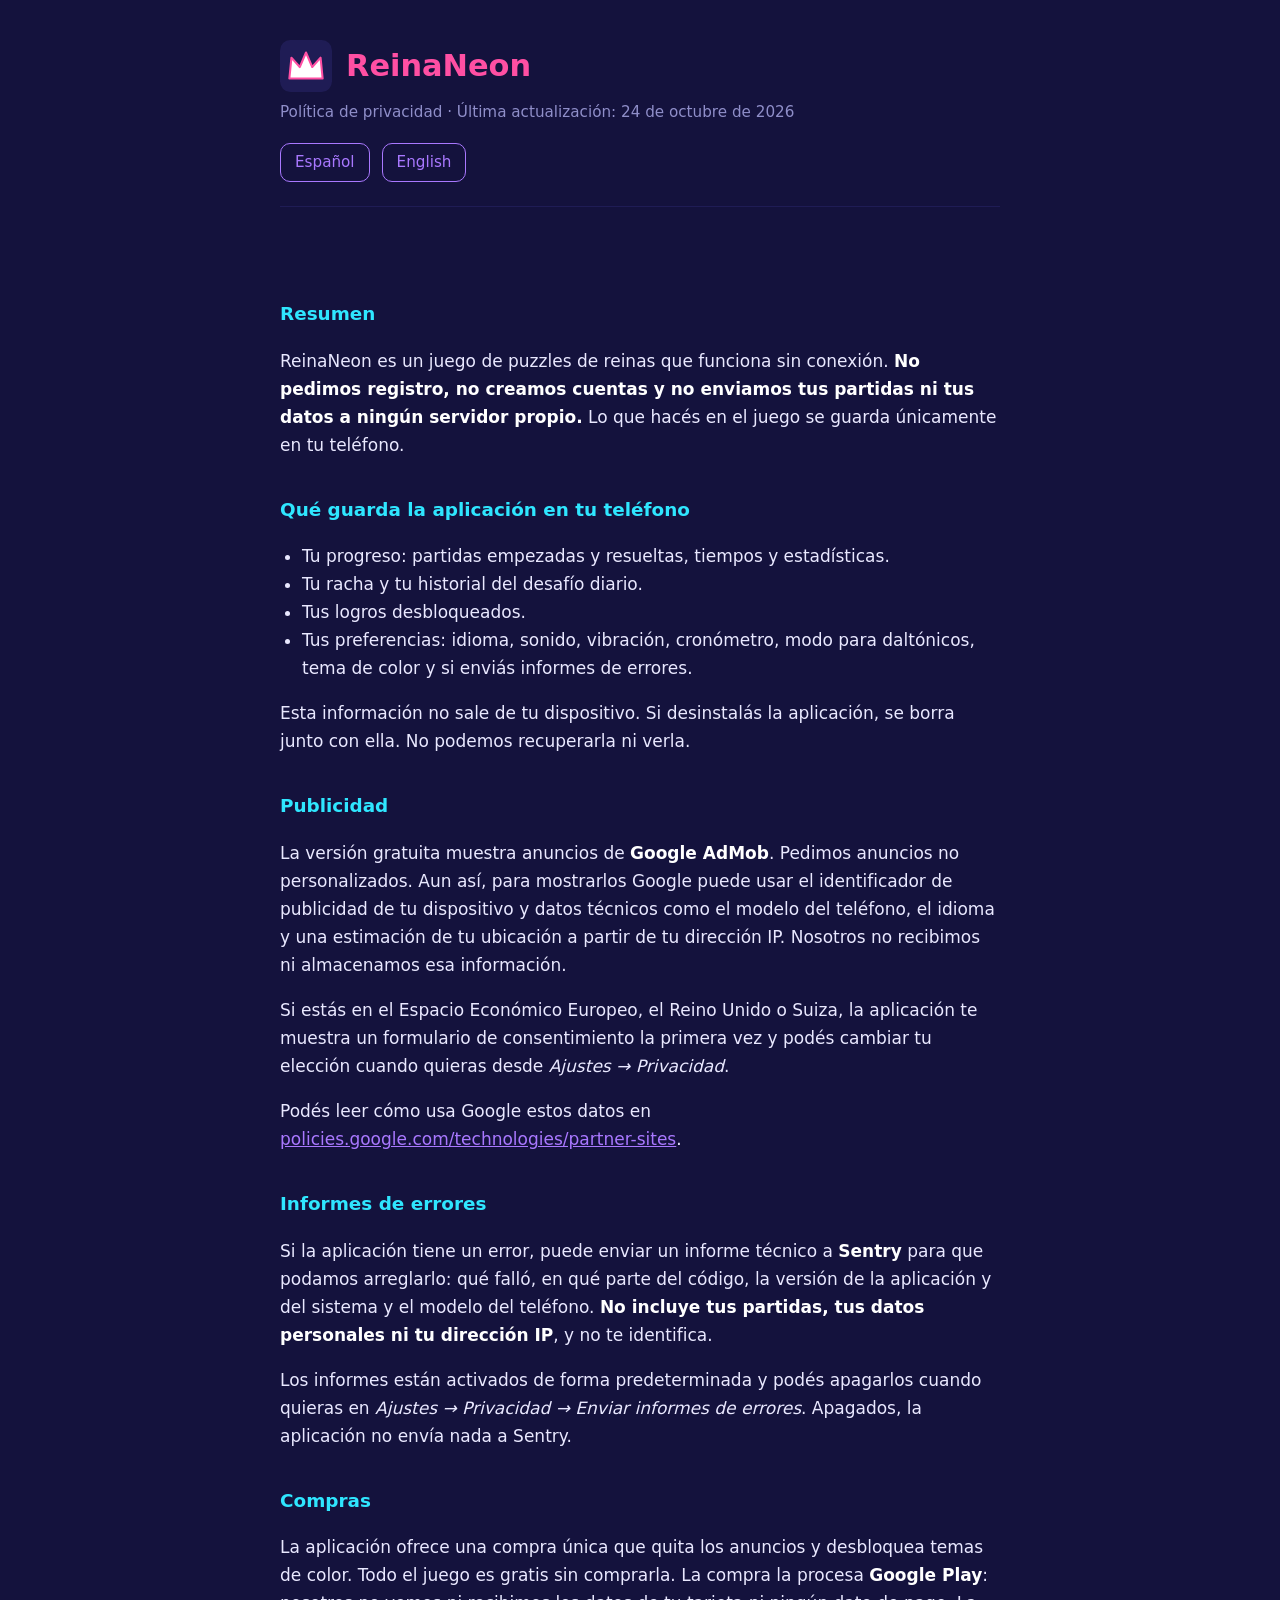
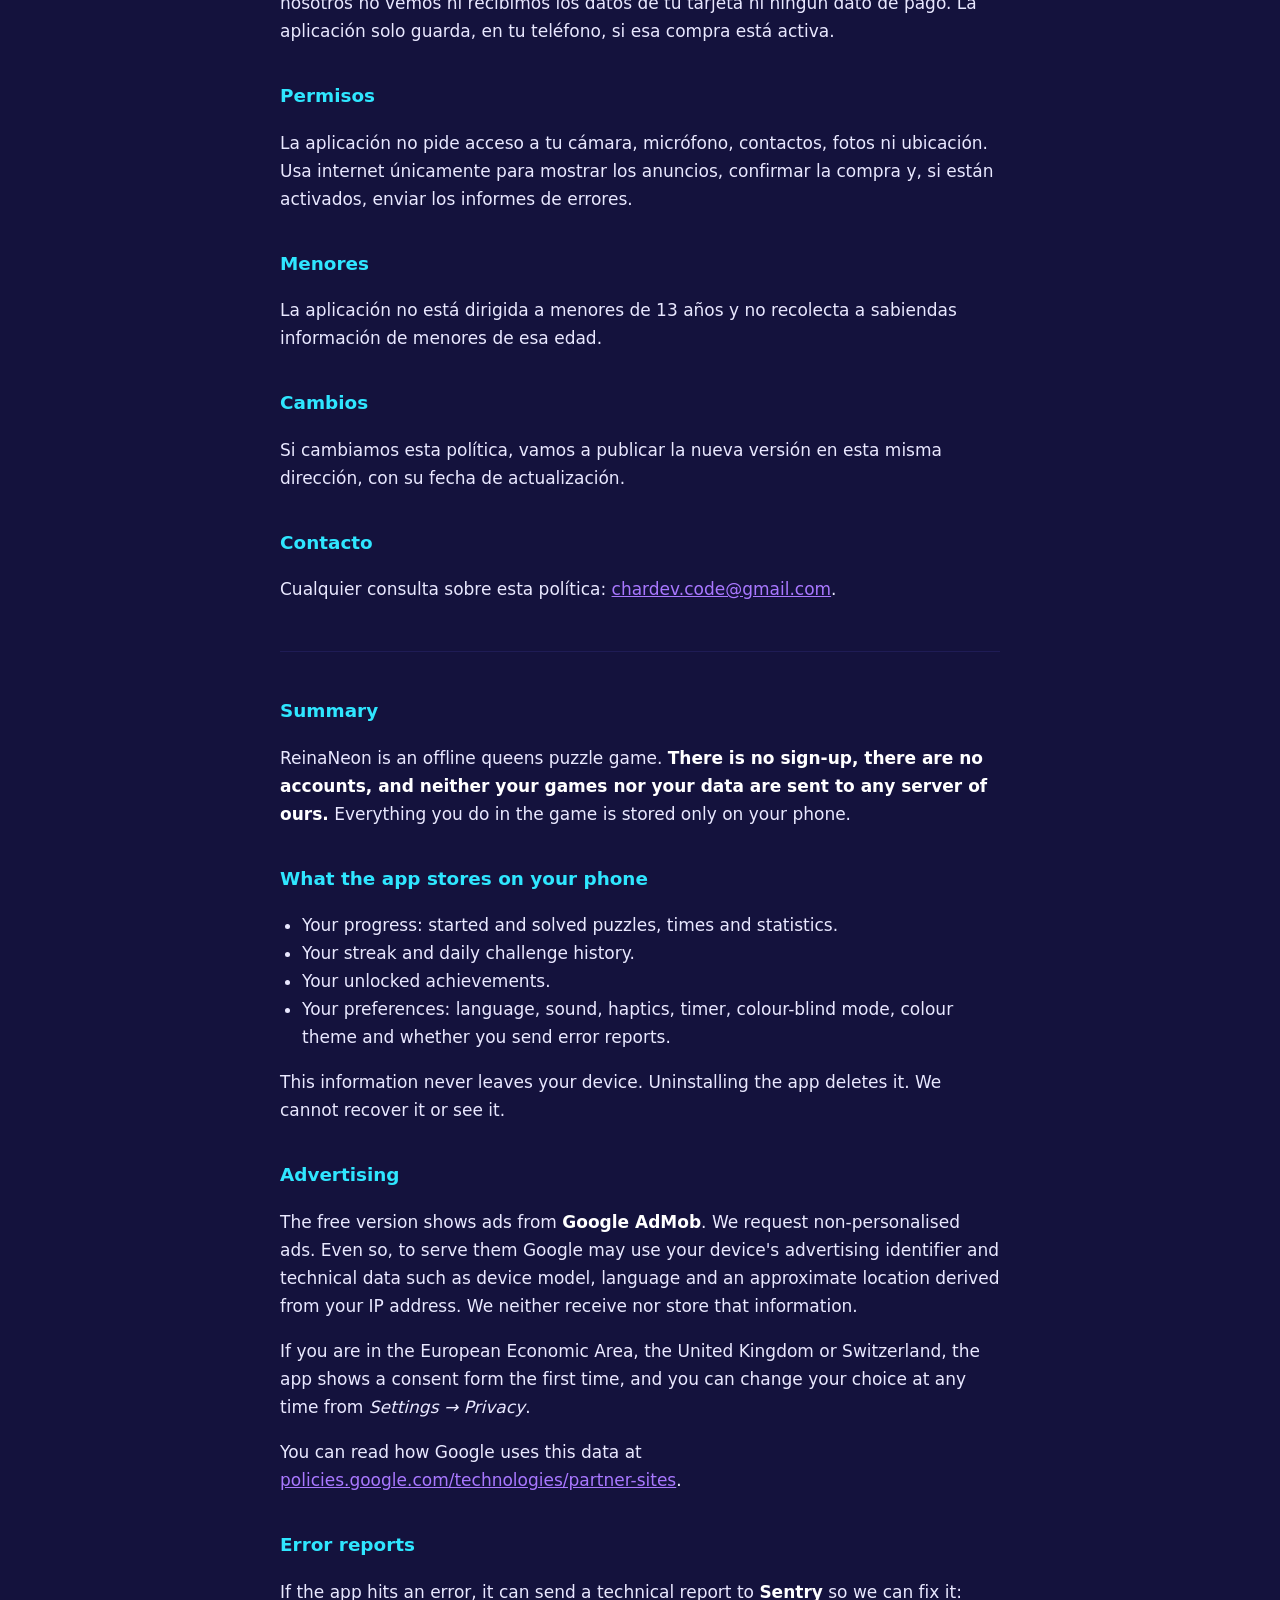
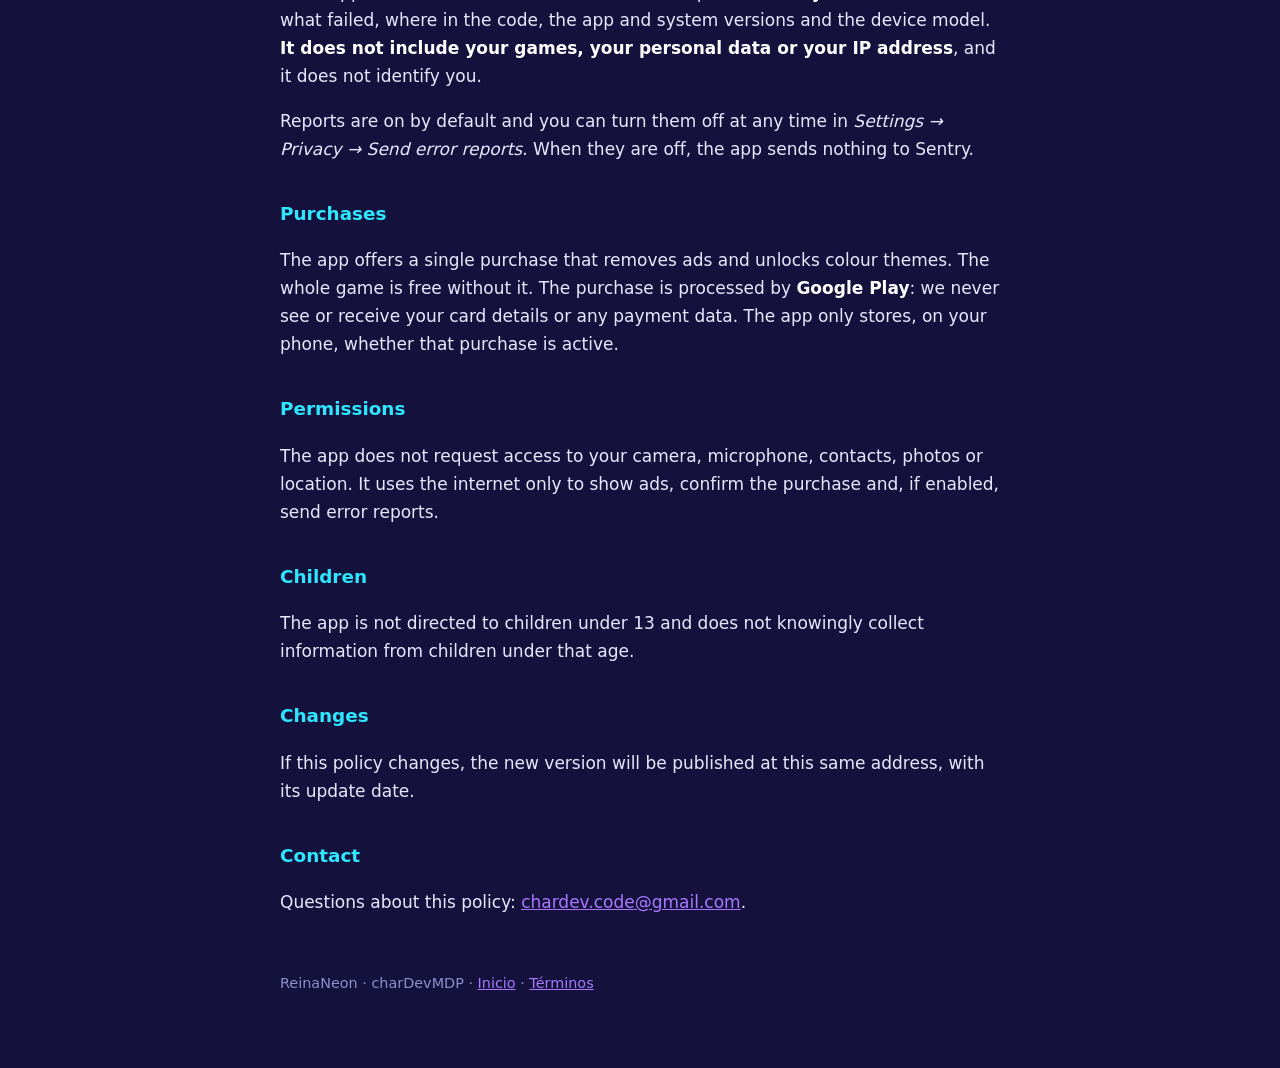
==== privacidad.html @ 0b161048 "Páginas legales de ReinaNeon Co-Authored-By: Claude Opus 5.5 <noreply@anthropic.com>" ====
<!doctype html>
<html lang="es">
<head>
<meta charset="utf-8">
<meta name="viewport" content="width=device-width, initial-scale=1, viewport-fit=cover">
<title>ReinaNeon · Política de privacidad</title>
<link rel="stylesheet" href="estilos.css">
</head>
<body>
<div class="wrap">

<header>
  <div class="brand">
    <svg viewBox="0 0 100 100" aria-hidden="true"><rect width="100" height="100" rx="20" fill="#1f1c55"/><path d="M18 74 L22 34 L38 52 L50 24 L62 52 L78 34 L82 74 Z" fill="#fff" stroke="#ff4fa3" stroke-width="4" stroke-linejoin="round"/></svg>
    <h1>ReinaNeon</h1>
  </div>
  <p class="date">Política de privacidad · Última actualización: 24 de octubre de 2026</p>
  <div class="lang">
    <a href="#es">Español</a>
    <a href="#en">English</a>
  </div>
</header>

<section id="es" style="border-top: none;">
<h2>Resumen</h2>
<p>ReinaNeon es un juego de puzzles de reinas que funciona sin conexión. <strong>No pedimos registro, no creamos cuentas y no enviamos tus partidas ni tus datos a ningún servidor propio.</strong> Lo que hacés en el juego se guarda únicamente en tu teléfono.</p>

<h2>Qué guarda la aplicación en tu teléfono</h2>
<ul>
  <li>Tu progreso: partidas empezadas y resueltas, tiempos y estadísticas.</li>
  <li>Tu racha y tu historial del desafío diario.</li>
  <li>Tus logros desbloqueados.</li>
  <li>Tus preferencias: idioma, sonido, vibración, cronómetro, modo para daltónicos, tema de color y si enviás informes de errores.</li>
</ul>
<p>Esta información no sale de tu dispositivo. Si desinstalás la aplicación, se borra junto con ella. No podemos recuperarla ni verla.</p>

<h2>Publicidad</h2>
<p>La versión gratuita muestra anuncios de <strong>Google AdMob</strong>. Pedimos anuncios no personalizados. Aun así, para mostrarlos Google puede usar el identificador de publicidad de tu dispositivo y datos técnicos como el modelo del teléfono, el idioma y una estimación de tu ubicación a partir de tu dirección IP. Nosotros no recibimos ni almacenamos esa información.</p>
<p>Si estás en el Espacio Económico Europeo, el Reino Unido o Suiza, la aplicación te muestra un formulario de consentimiento la primera vez y podés cambiar tu elección cuando quieras desde <em>Ajustes → Privacidad</em>.</p>
<p>Podés leer cómo usa Google estos datos en <a href="https://policies.google.com/technologies/partner-sites" target="_blank" rel="noopener">policies.google.com/technologies/partner-sites</a>.</p>

<h2>Informes de errores</h2>
<p>Si la aplicación tiene un error, puede enviar un informe técnico a <strong>Sentry</strong> para que podamos arreglarlo: qué falló, en qué parte del código, la versión de la aplicación y del sistema y el modelo del teléfono. <strong>No incluye tus partidas, tus datos personales ni tu dirección IP</strong>, y no te identifica.</p>
<p>Los informes están activados de forma predeterminada y podés apagarlos cuando quieras en <em>Ajustes → Privacidad → Enviar informes de errores</em>. Apagados, la aplicación no envía nada a Sentry.</p>

<h2>Compras</h2>
<p>La aplicación ofrece una compra única que quita los anuncios y desbloquea temas de color. Todo el juego es gratis sin comprarla. La compra la procesa <strong>Google Play</strong>: nosotros no vemos ni recibimos los datos de tu tarjeta ni ningún dato de pago. La aplicación solo guarda, en tu teléfono, si esa compra está activa.</p>

<h2>Permisos</h2>
<p>La aplicación no pide acceso a tu cámara, micrófono, contactos, fotos ni ubicación. Usa internet únicamente para mostrar los anuncios, confirmar la compra y, si están activados, enviar los informes de errores.</p>

<h2>Menores</h2>
<p>La aplicación no está dirigida a menores de 13 años y no recolecta a sabiendas información de menores de esa edad.</p>

<h2>Cambios</h2>
<p>Si cambiamos esta política, vamos a publicar la nueva versión en esta misma dirección, con su fecha de actualización.</p>

<h2>Contacto</h2>
<p>Cualquier consulta sobre esta política: <a href="mailto:chardev.code@gmail.com">chardev.code@gmail.com</a>.</p>
</section>

<section id="en">
<h2>Summary</h2>
<p>ReinaNeon is an offline queens puzzle game. <strong>There is no sign-up, there are no accounts, and neither your games nor your data are sent to any server of ours.</strong> Everything you do in the game is stored only on your phone.</p>

<h2>What the app stores on your phone</h2>
<ul>
  <li>Your progress: started and solved puzzles, times and statistics.</li>
  <li>Your streak and daily challenge history.</li>
  <li>Your unlocked achievements.</li>
  <li>Your preferences: language, sound, haptics, timer, colour-blind mode, colour theme and whether you send error reports.</li>
</ul>
<p>This information never leaves your device. Uninstalling the app deletes it. We cannot recover it or see it.</p>

<h2>Advertising</h2>
<p>The free version shows ads from <strong>Google AdMob</strong>. We request non-personalised ads. Even so, to serve them Google may use your device's advertising identifier and technical data such as device model, language and an approximate location derived from your IP address. We neither receive nor store that information.</p>
<p>If you are in the European Economic Area, the United Kingdom or Switzerland, the app shows a consent form the first time, and you can change your choice at any time from <em>Settings → Privacy</em>.</p>
<p>You can read how Google uses this data at <a href="https://policies.google.com/technologies/partner-sites" target="_blank" rel="noopener">policies.google.com/technologies/partner-sites</a>.</p>

<h2>Error reports</h2>
<p>If the app hits an error, it can send a technical report to <strong>Sentry</strong> so we can fix it: what failed, where in the code, the app and system versions and the device model. <strong>It does not include your games, your personal data or your IP address</strong>, and it does not identify you.</p>
<p>Reports are on by default and you can turn them off at any time in <em>Settings → Privacy → Send error reports</em>. When they are off, the app sends nothing to Sentry.</p>

<h2>Purchases</h2>
<p>The app offers a single purchase that removes ads and unlocks colour themes. The whole game is free without it. The purchase is processed by <strong>Google Play</strong>: we never see or receive your card details or any payment data. The app only stores, on your phone, whether that purchase is active.</p>

<h2>Permissions</h2>
<p>The app does not request access to your camera, microphone, contacts, photos or location. It uses the internet only to show ads, confirm the purchase and, if enabled, send error reports.</p>

<h2>Children</h2>
<p>The app is not directed to children under 13 and does not knowingly collect information from children under that age.</p>

<h2>Changes</h2>
<p>If this policy changes, the new version will be published at this same address, with its update date.</p>

<h2>Contact</h2>
<p>Questions about this policy: <a href="mailto:chardev.code@gmail.com">chardev.code@gmail.com</a>.</p>
</section>

<footer>ReinaNeon · charDevMDP · <a href="index.html">Inicio</a> · <a href="terminos.html">Términos</a></footer>

</div>
</body>
</html>
---- estilos.css ----
:root {
  --bg: #14123d;
  --surface: #1f1c55;
  --pink: #ff4fa3;
  --cyan: #2fe6ff;
  --violet: #a978ff;
  --text: #ffffff;
  --muted: #8f8ec9;
}
* { box-sizing: border-box; }
body {
  margin: 0;
  background: var(--bg);
  color: var(--text);
  font-family: -apple-system, BlinkMacSystemFont, "Segoe UI", Roboto, system-ui, sans-serif;
  line-height: 1.65;
  font-size: 17px;
}
.wrap { max-width: 760px; margin: 0 auto; padding: 40px 20px 72px; }
header { border-bottom: 1px solid var(--surface); padding-bottom: 24px; margin-bottom: 8px; }
.brand { display: flex; align-items: center; gap: 14px; }
.brand svg { width: 52px; height: 52px; flex: none; }
h1 { font-size: 1.9rem; margin: 0; color: var(--pink); }
h2 { font-size: 1.15rem; margin: 36px 0 8px; color: var(--cyan); }
.date { color: var(--muted); font-size: 0.95rem; margin: 8px 0 0; }
.lang { display: flex; gap: 12px; margin-top: 18px; flex-wrap: wrap; }
.lang a, .links a {
  color: var(--violet); text-decoration: none; border: 1px solid var(--violet);
  border-radius: 10px; padding: 6px 14px; font-size: 0.95rem;
}
.lang a:hover, .links a:hover { background: rgba(169, 120, 255, 0.14); }
.links { display: flex; gap: 12px; flex-wrap: wrap; margin-top: 24px; }
p, li { color: #e9e8ff; }
strong { color: #ffffff; }
a { color: var(--violet); }
ul { padding-left: 22px; }
section { border-top: 1px solid var(--surface); margin-top: 48px; padding-top: 8px; }
footer { margin-top: 56px; color: var(--muted); font-size: 0.9rem; }
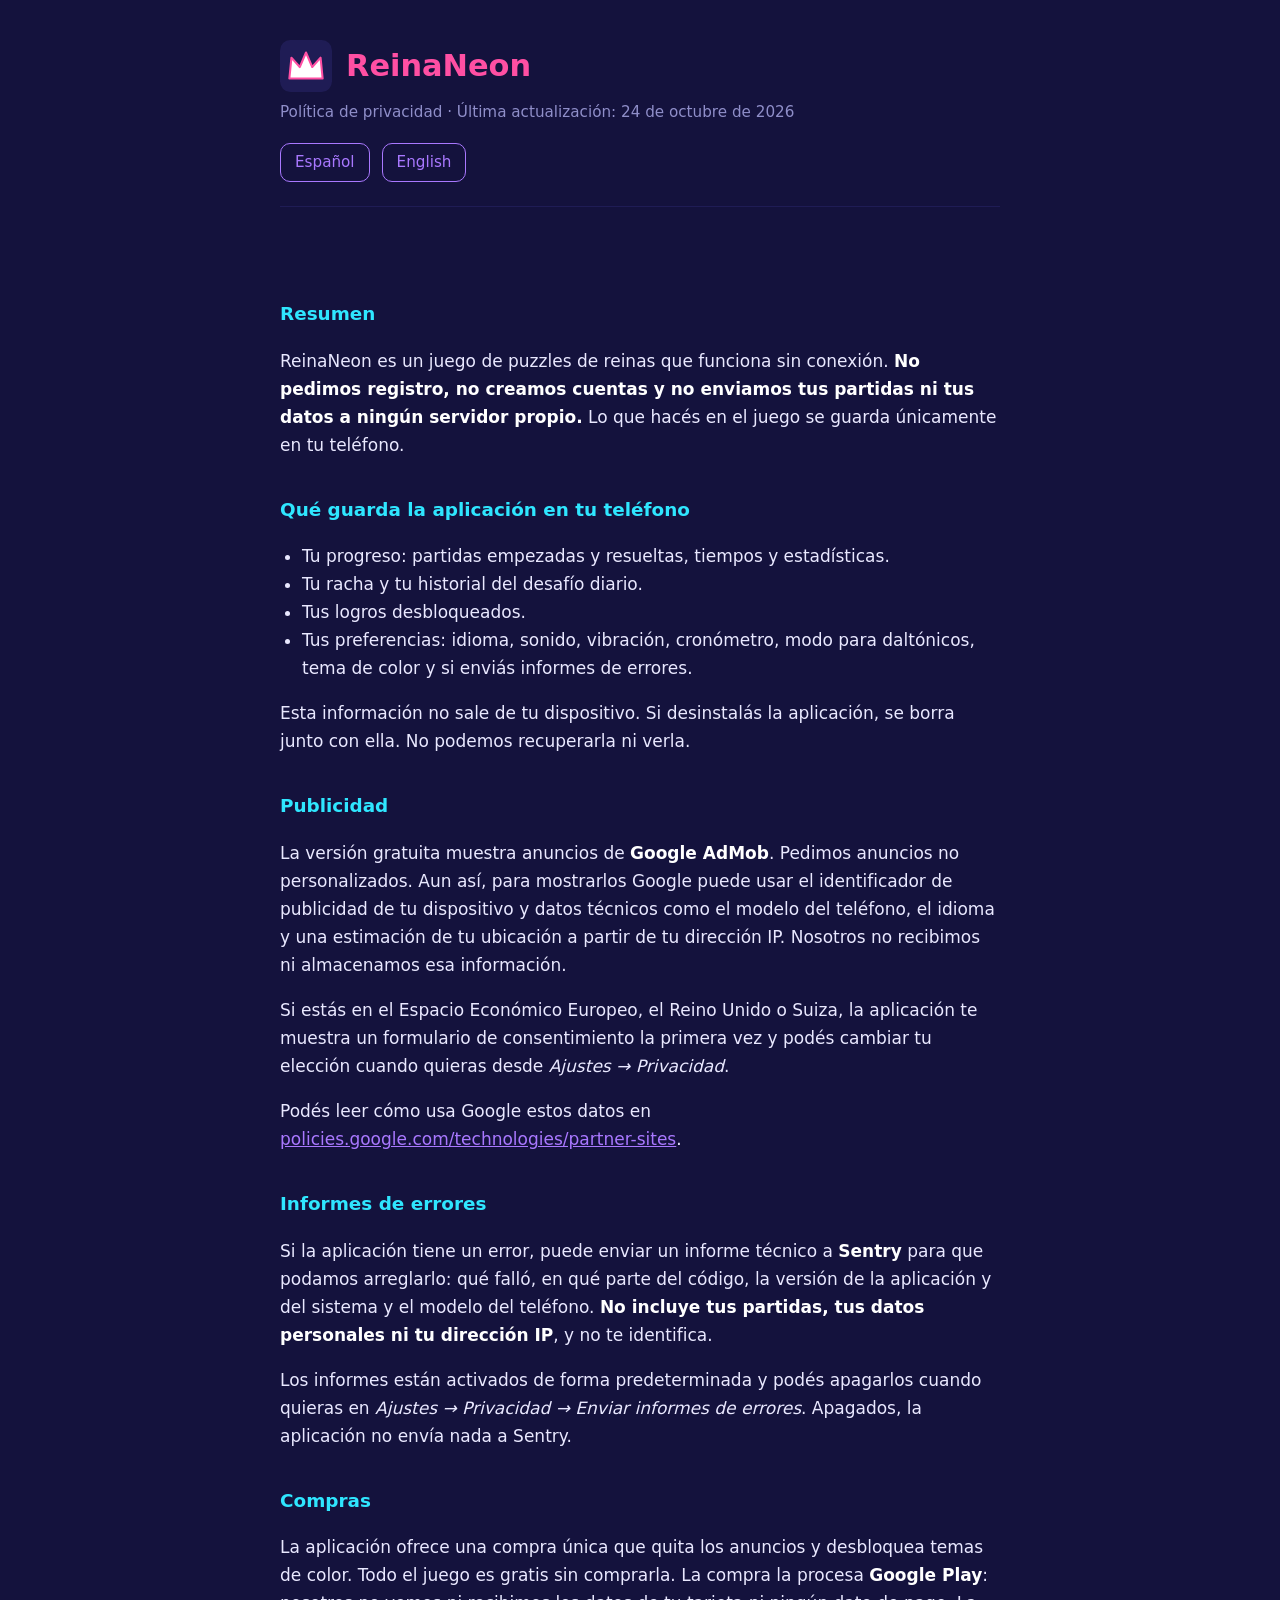
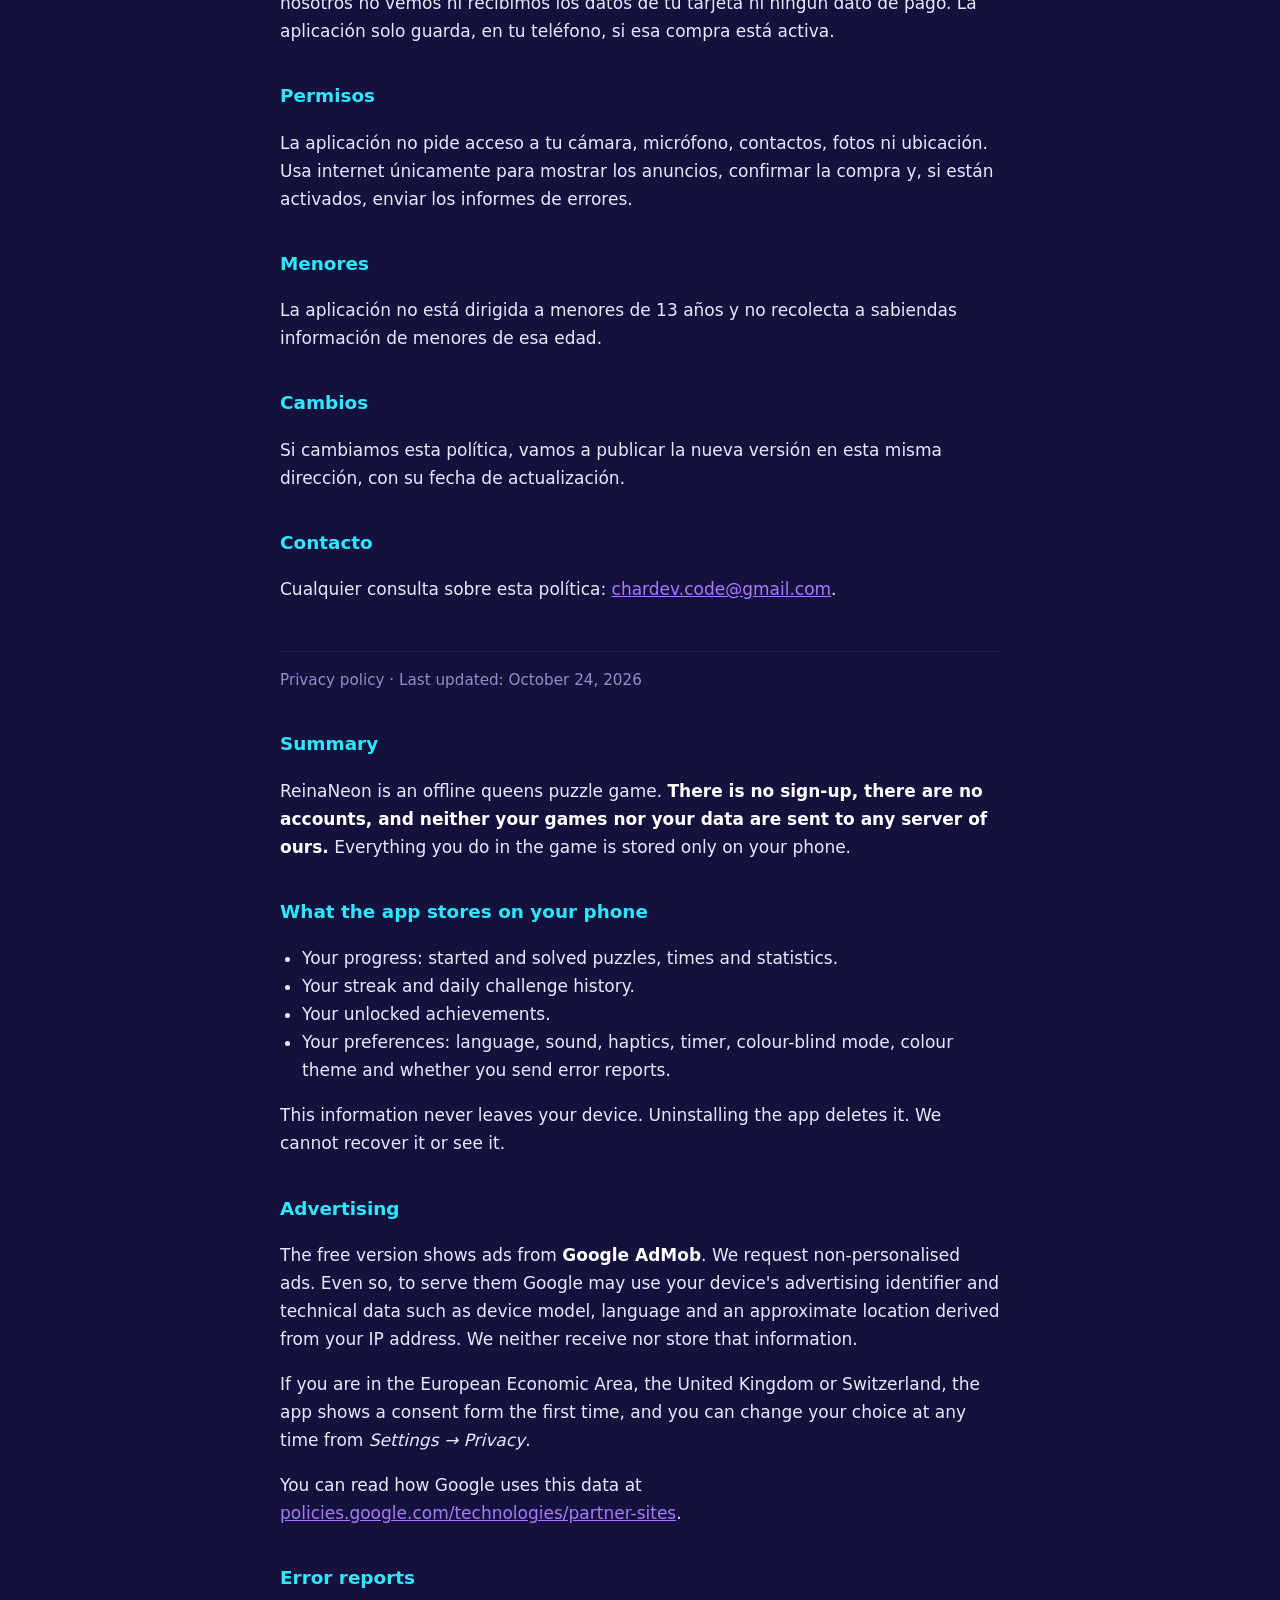
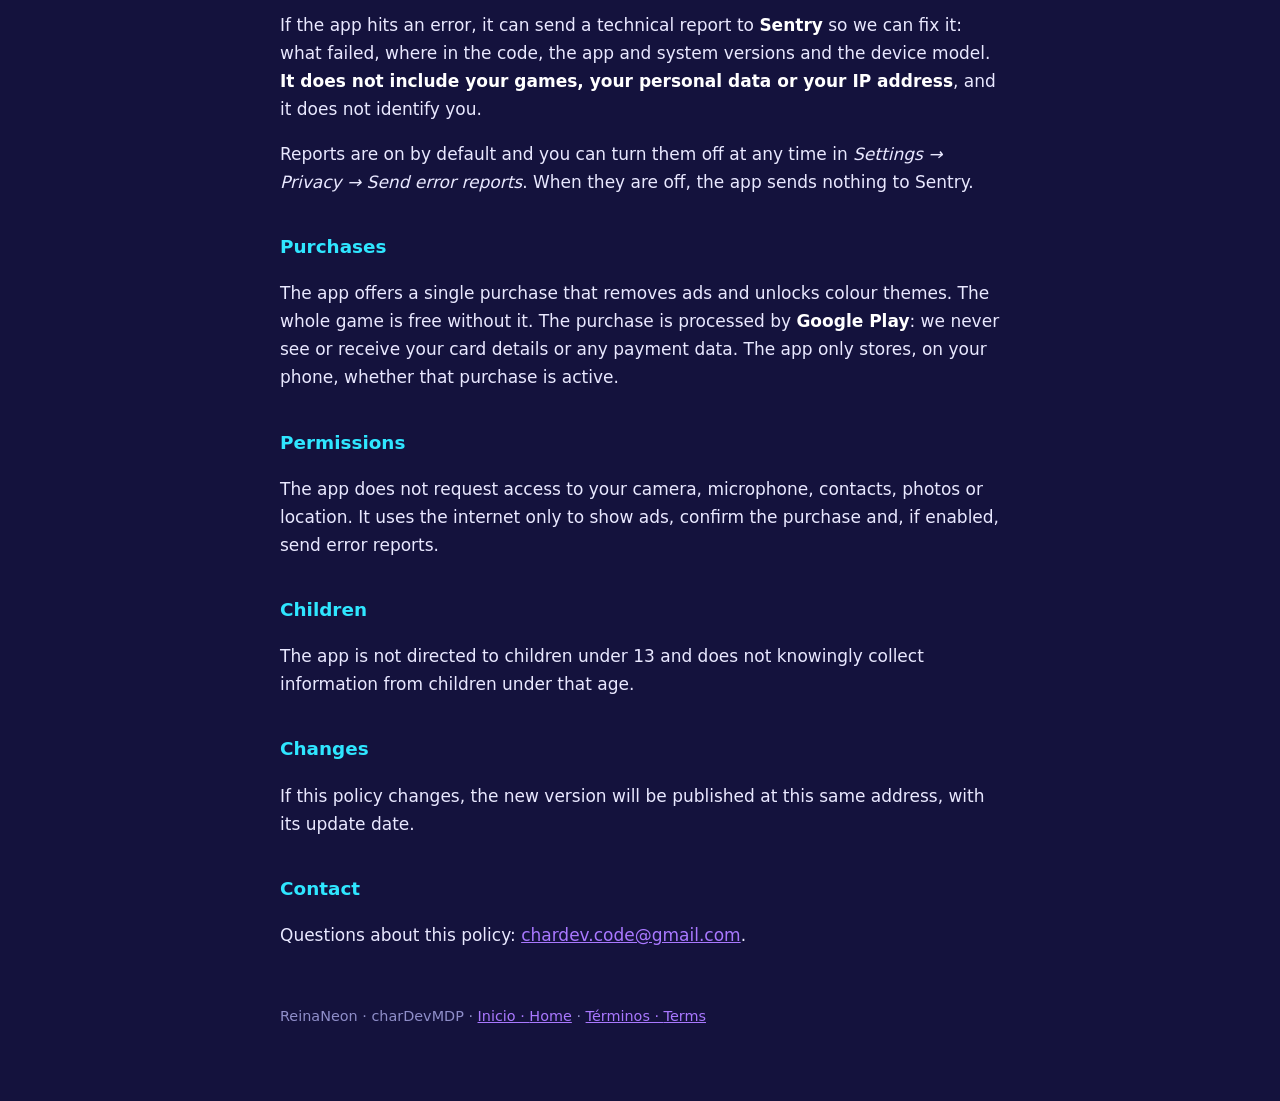
==== commit 20618388: "Páginas legales accesibles y bilingües (main, nav, lang, pie en dos idiomas) Co-Authored-By: Claude " ====
--- a/privacidad.html
+++ b/privacidad.html
@@ -15,13 +15,15 @@
     <h1>ReinaNeon</h1>
   </div>
   <p class="date">Política de privacidad · Última actualización: 24 de octubre de 2026</p>
-  <div class="lang">
-    <a href="#es">Español</a>
-    <a href="#en">English</a>
-  </div>
+  <nav class="lang" aria-label="Idioma · Language">
+    <a href="#es" hreflang="es" lang="es">Español</a>
+    <a href="#en" hreflang="en" lang="en">English</a>
+  </nav>
 </header>
 
-<section id="es" style="border-top: none;">
+<main>
+
+<section id="es" style="border-top: none;" aria-label="Política de privacidad">
 <h2>Resumen</h2>
 <p>ReinaNeon es un juego de puzzles de reinas que funciona sin conexión. <strong>No pedimos registro, no creamos cuentas y no enviamos tus partidas ni tus datos a ningún servidor propio.</strong> Lo que hacés en el juego se guarda únicamente en tu teléfono.</p>
 
@@ -59,7 +61,8 @@
 <p>Cualquier consulta sobre esta política: <a href="mailto:chardev.code@gmail.com">chardev.code@gmail.com</a>.</p>
 </section>
 
-<section id="en">
+<section id="en" lang="en" aria-label="Privacy policy">
+<p class="date">Privacy policy · Last updated: October 24, 2026</p>
 <h2>Summary</h2>
 <p>ReinaNeon is an offline queens puzzle game. <strong>There is no sign-up, there are no accounts, and neither your games nor your data are sent to any server of ours.</strong> Everything you do in the game is stored only on your phone.</p>
 
@@ -97,7 +100,9 @@
 <p>Questions about this policy: <a href="mailto:chardev.code@gmail.com">chardev.code@gmail.com</a>.</p>
 </section>
 
-<footer>ReinaNeon · charDevMDP · <a href="index.html">Inicio</a> · <a href="terminos.html">Términos</a></footer>
+</main>
+
+<footer>ReinaNeon · charDevMDP · <a href="index.html">Inicio · <span lang="en">Home</span></a> · <a href="terminos.html">Términos · <span lang="en">Terms</span></a></footer>
 
 </div>
 </body>
